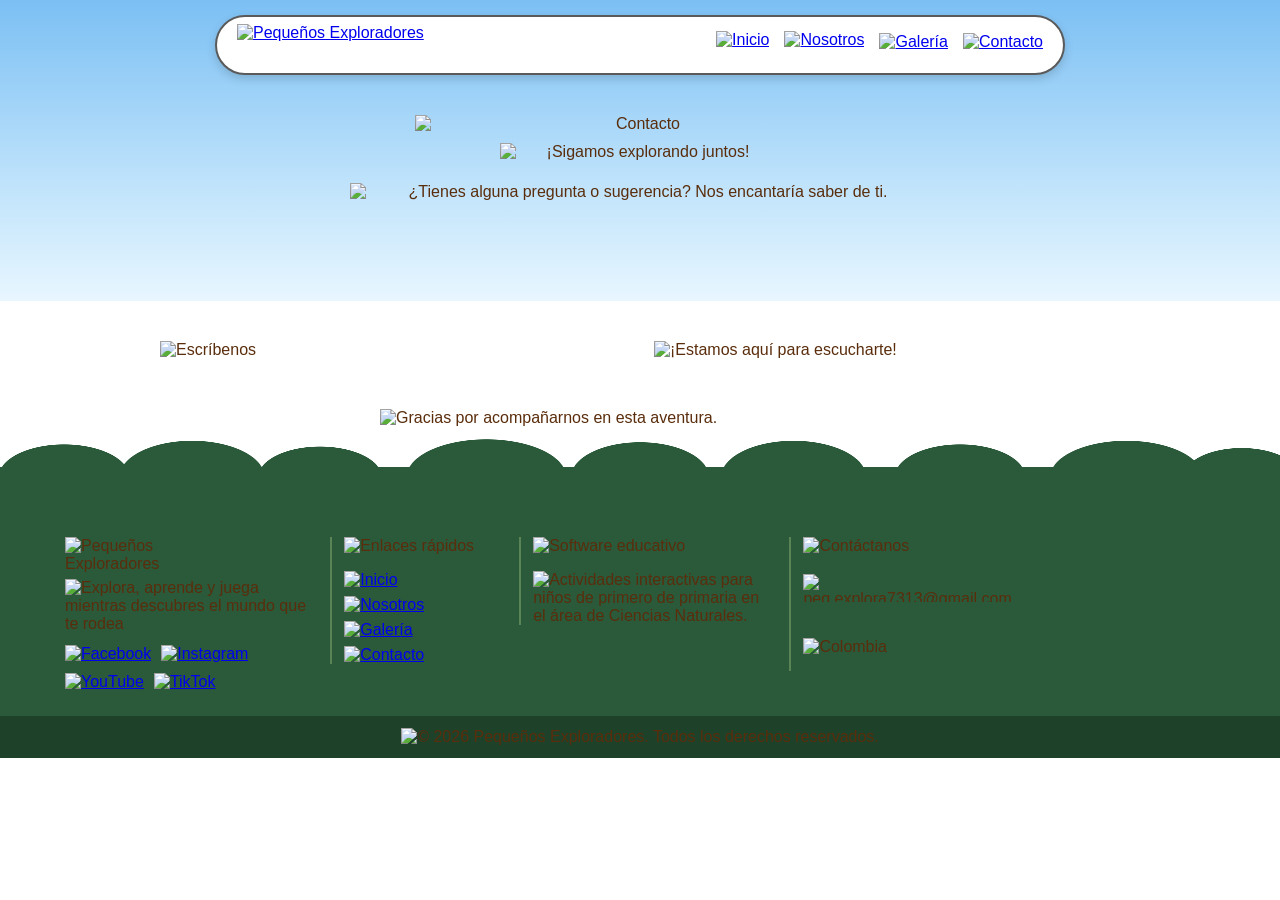
==== contacto.html @ e546f05a "Add files via upload" ====
<!DOCTYPE html>
<html lang="en">
<head>
    <meta charset="UTF-8">
    <meta name="viewport" content="width=device-width, initial-scale=1.0">
    <title>Contacto</title>
    <link rel="stylesheet" href="inicio.css">
    <link rel="stylesheet" href="contacto.css">
    <link rel="stylesheet" href="footer.css">
     
</head>
<body class="pagina-Contacto">
    <!-- BARRA DE NAVEGACIÓN SUPERIOR -->
  <header class="header-container">
    <nav class="navbar">
      
      <!-- Isotipo del osito a la izquierda -->
      <div class="logo">
        <a href="index.html">
          <img src="img/isotopo h.png" alt="Pequeños Exploradores" class="img-isotipo">
        </a>
      </div>

      <!-- Menú de botones a la derecha -->
      <ul class="nav-links">
        <li>
          <a href="index.html">
            <img src="img/Inicio.png" alt="Inicio" class="btn-inicio">
          </a>
        </li>
        <li>
          <a href="nosotros.html">
            <img src="img/Nosotros-1-.png" alt="Nosotros" class="btn-nosotros">
          </a>
        </li>
        <li>
          <a href="galeria.html">
            <img src="img/Galeria-.png" alt="Galería" class="btn-galeria">
          </a>
        </li>
        <li>
          <a href="contacto.html">
            <img src="img/Contactos.png" alt="Contacto" class="btn-contacto">
          </a>
        </li>
      </ul>
<button class="menu-toggle" aria-label="Abrir menú">
  <span></span><span></span><span></span>
</button>
    </nav>
  </header>
    </nav>
  </header>

  <section class="con-hero">
    <div class="con-hero-centro">
      <img src="img/contacto/Contacto-titulo-.png" alt="Contacto" class="con-titulo">
      <img src="img/contacto/Sigamos-explorando-juntos-.png" alt="¡Sigamos explorando juntos!" class="con-lema">
      <img src="img/contacto/Tienes-alguna-pregunta-.png" alt="¿Tienes alguna pregunta o sugerencia? Nos encantaría saber de ti." class="con-intro">
    </div>
  </section>

  <main class="con-fondo">
    <div class="con-grid">
<form class="con-form" action="https://formspree.io/f/xrpevrwj" method="POST">
        <img src="img/contacto/Escribenos-cuadro-.png" alt="Escríbenos">
      <input class="campo-nombre" type="text" name="nombre" placeholder=" " aria-label="Nombre completo" required>
<input class="campo-correo" type="email" name="correo" placeholder=" " aria-label="Correo electrónico" required>
<textarea class="campo-mensaje" name="mensaje" placeholder=" " 
aria-label="Escribe tu mensaje" required></textarea>
<button type="submit" aria-label="Enviar mensaje"></button>
      </form>

      <div class="con-aqui">
        <img src="img/contacto/Estamos-aqui-para-escucharte-.png" alt="¡Estamos aquí para escucharte!">
      </div>
    </div>

    <section class="con-gracias">
      <img src="img/contacto/Gracias-por-acompanarnos-.png" alt="Gracias por acompañarnos en esta aventura.">
    </section>
  </main>

  












     <!-- FOOTER -->
  <footer class="footer-principal">
    <img src="img/img-footer/Footer.png" alt="" class="footer-fondo">

    <div class="footer-contenido">

      <div class="footer-col footer-logo">
        <img src="img/img-footer/oso-footer.png" alt="Pequeños Exploradores" class="logo-footer">
        <img src="img/img-footer/Mensaje1.png" alt="Explora, aprende y juega mientras descubres el mundo que te rodea" class="mensaje-footer">

        <div class="redes">
          <a href="https://www.facebook.com/tu-pagina" target="_blank" rel="noopener noreferrer">
            <img src="img/img-footer/Logo-facebook.png" alt="Facebook">
          </a>
          <a href="https://www.instagram.com/peq.explora7313" target="_blank" rel="noopener noreferrer">
            <img src="img/img-footer/Logo-instagram.png" alt="Instagram">
          </a>
          <a href="https://www.youtube.com/@tu-canal" target="_blank" rel="noopener noreferrer">
            <img src="img/img-footer/Logo-youtube.png" alt="YouTube">
          </a>
          <a href="https://www.tiktok.com/@tu-usuario" target="_blank" rel="noopener noreferrer">
            <img src="img/img-footer/Logo-tiktok.png" alt="TikTok">
          </a>
        </div>
      </div>

      <div class="footer-col footer-divisor">
        <img src="img/img-footer/Enlaces-rapidos.png" alt="Enlaces rápidos" class="titulo-footer">
        <ul class="lista-footer">
          <li><a href="index.html"><img src="img/img-footer/Inicio2.png" alt="Inicio"></a></li>
          <li><a href="nosotros.html"><img src="img/img-footer/Nosotros2.png" alt="Nosotros"></a></li>
          <li><a href="galeria.html"><img src="img/img-footer/Galeria2.png" alt="Galería"></a></li>
          <li><a href="contacto.html"><img src="img/img-footer/Contacto2.png" alt="Contacto"></a></li>
        </ul>
      </div>

      <div class="footer-col footer-divisor footer-centrado">
        <img src="img/img-footer/Software-educativo.png" alt="Software educativo" class="titulo-footer">
        <img src="img/img-footer/Mensaje2.png" alt="Actividades interactivas para niños de primero de primaria en el área de Ciencias Naturales." class="texto-footer-img">
      </div>

      <div class="footer-col footer-divisor">
        <img src="img/img-footer/Contactanos.png" alt="Contáctanos" class="titulo-footer">
        <img src="img/img-footer/Correo.png" alt="peq.explora7313@gmail.com" class="correo-item-img">
        <img src="img/img-footer/Celular.png" alt="" class="contacto-item-img">
        <img src="img/img-footer/Ubicacion.png" alt="Colombia" class="ubicación-item-img">
      </div>

      <img src="img/img-footer/Imagen.png" alt="" class="footer-decoracion">
    </div>

    <div class="footer-copyright">
      <img src="img/img-footer/Derechos-reservados.png" alt="© 2026 Pequeños Exploradores. Todos los derechos reservados.">
    </div>
  </footer>
    

  <script>
  const boton = document.querySelector(".menu-toggle");
  const menu = document.querySelector(".nav-links");
  if (boton && menu) {
    boton.addEventListener("click", () => {
      boton.classList.toggle("activo");
      menu.classList.toggle("abierto");
    });
    menu.querySelectorAll("a").forEach(a => a.addEventListener("click", () => {
      boton.classList.remove("activo");
      menu.classList.remove("abierto");
    }));
  }
  </script>
</body>
</html>
---- inicio.css ----
* {
  margin: 0;
  padding: 0;
  box-sizing: border-box;
}

img {
  max-width: 100%;
  height: auto;
}


html {
  scroll-behavior: smooth;
}

body {
  width: 100%;
  min-height: 100vh;
  /* Color continuo debajo del paisaje (evita que se corte el fondo) */
  background-color: #e8f4d8;
  background-image: url("img/Fondo-estatico-.png");
  background-size: 100% auto;
  background-position: center top;
  background-repeat: no-repeat;
  background-attachment: scroll;
  /* El paisaje se ve completo en la zona del hero */

  overflow-x: hidden;
  font-family: system-ui, -apple-system, sans-serif;
}

/* Capa de paisaje solo en la zona superior (hero) */
.hero-fondo {
  position: relative;
  width: 100%;
  background: transparent;
}

/* --- BARRA DE NAVEGACIÓN --- */
.header-container {
  width: 100%;
  display: flex;
  justify-content: center;
  padding-top: 15px;
  position: relative;
  z-index: 100;
}

.navbar {
  background-color: #ffffff;
  border: 2px solid #5a5a5a;
  border-radius: 50px;
  width: 90%;
  max-width: 850px;
  height: 60px;
  display: flex;
  align-items: center;
  justify-content: space-between;
  padding: 0 20px;
  box-shadow: 0 4px 10px rgba(0, 0, 0, 0.15);
}

.logo {
  display: flex;
  align-items: center;
}

.img-isotipo {
  height: 42px;
  width: auto;
  display: block;
}

.nav-links {
  display: flex;
  align-items: center;
  gap: 15px;
  list-style: none;
}

.nav-links img {
  width: auto;
  display: block;
  transition: transform 0.2s ease;
}

.nav-links img:hover {
  transform: scale(1.08);
}

.btn-inicio { height: 29px; }
.btn-nosotros { height: 29px;px; }
.btn-galeria { height: 24px; }
.btn-contacto { height: 24px; }

/* Botón hamburguesa: oculto en escritorio */
.menu-toggle {
  display: none;
  background: none;
  border: none;
  cursor: pointer;
  padding: 8px;
  width: 42px;
  height: 42px;
  flex-direction: column;
  justify-content: center;
  gap: 5px;
}

.menu-toggle span {
  display: block;
  height: 3px;
  background: #5a5a5a;
  border-radius: 3px;
  transition: transform 0.25s ease, opacity 0.25s ease;
}

.menu-toggle.activo span:nth-child(1) { transform: translateY(8px) rotate(45deg); }
.menu-toggle.activo span:nth-child(2) { opacity: 0; }
.menu-toggle.activo span:nth-child(3) { transform: translateY(-8px) rotate(-45deg); }

/* --- ESCENA PRINCIPAL (OSO + LETRERO) --- */
.escena-container {
  width: 100%;
  max-width: 1100px;
  margin: 20px auto 0 auto;
  display: flex;
  justify-content: center;
  align-items: center;
  gap: 20px;
  padding: 0 15px 40px;
  position: relative;
  z-index: 5; /* oso y letrero por delante de las nubes */
}

.posicion-oso {
  flex: 0 0 auto;
}

.img-oso {
  height: 380px;
  max-height: 380px;
  width: auto;
  display: block;
  max-width: 100%;
}

.posicion-letrero {
  flex: 0 0 auto;
  display: flex;
  flex-direction: column;
  align-items: center;
  max-width: 520px;
  z-index: 1;
}

.img-letrero {
  width: 100%;
  height: auto;
  display: block;
}

/* BOTÓN VERDE */
.btn-software {
  margin-top: -10px;
  background-color: #5b8e23;
  color: #ffffff;
  font-weight: bold;
  font-size: 1.1rem;
  padding: 10px 28px;
  border-radius: 25px;
  text-decoration: none;
  display: inline-flex;
  align-items: center;
  gap: 10px;
  box-shadow: 0 4px 8px rgba(0, 0, 0, 0.25);
  transition: transform 0.2s ease;
}

.btn-software:hover {
  transform: scale(1.05);
}

/* --- NUBES: capa separada, DEBAJO del oso --- */
.nubes-separador {
  position: relative;
  width: 100%;
  height: 100px;
  margin-top: -50px; /* solapa solo el borde inferior del paisaje */
  z-index: 3;
  pointer-events: none;
  overflow: visible;
}

.nubes-separador::before {
  content: "";
  position: absolute;
  left: 0;
  right: 0;
  top: 0;
  height: 120px;
  background: url("img/Fondo-blanco-nubes.png") center top / 100% auto no-repeat;
  z-index: 1;
}

/* Contenido debajo de las nubes */
.seccion-blanca-contenedor {
  position: relative;
  background-color: #faf8f2;
  margin-top: -40px;
  padding-top: 50px;
  z-index: 2;
}

.seccion-blanca-contenedor::before {
  content: none; /* las nubes van en .nubes-separador */
}

.seccion-blanca-contenedor > * {
  position: relative;
  z-index: 3;
}

.contenido-continuo {
  background-color: #faf8f2;
  width: 100%;
  position: relative;
  z-index: 2;
}

/* OSO ENCIMA de todo (nubes y contenido) */
.escena-container {
  position: relative;
  z-index: 20 !important;
  padding-bottom: 20px;
}
.posicion-oso,
.img-oso {
  position: relative;
  z-index: 21;
}
.posicion-letrero {
  position: relative;
  z-index: 21;
}

/* ========== TABLET ========== */
@media (max-width: 1024px) {
  .escena-container {
    max-width: 95%;
    gap: 15px;
  }
  .img-oso {
    height: 320px;
    max-height: 320px;
  }
  .posicion-letrero {
    max-width: 420px;
  }
  .btn-software {
    font-size: 1rem;
    padding: 9px 22px;
  }
}

/* ========== CELULAR / MÓVIL ========== */
@media (max-width: 770px) {
  body {
    background-attachment: scroll;
    background-size: 100% auto;
  }

  .navbar {
    position: relative;
    height: 56px;
    width: 94%;
  }

  .menu-toggle {
    display: flex;
  }

  .nav-links {
    display: none;
    position: absolute;
    top: calc(100% + 10px);
    left: 0;
    right: 0;
    flex-direction: column;
    gap: 18px;
    padding: 18px 0;
    background: #ffffff;
    border: 2px solid #5a5a5a;
    border-radius: 25px;
    box-shadow: 0 4px 10px rgba(0, 0, 0, 0.15);
    z-index: 100;
  }

  .nav-links.abierto {
    display: flex;
  }

  .nav-links img {
    height: 28px !important;
  }

  /* Escena: oso arriba, letrero abajo */
  .escena-container {
    flex-direction: column;
    width: 100%;
    padding: 10px 15px;
    gap: 8px;
  }

  .img-oso {
    height: auto !important;
    max-height: 240px !important;
    margin: 0 auto;
  }

  .posicion-letrero {
    width: 100%;
    max-width: 100%;
  }

  .btn-software {
    margin-top: 10px;
    font-size: 1rem;
  }

  .nubes-separador {
    height: 70px;
    margin-top: -30px;
  }
  .nubes-separador::before {
    height: 90px;
  }
}

@media (max-width: 480px) {
  .img-oso {
    max-height: 200px !important;
  }
  .navbar {
    height: 52px;
    padding: 0 12px;
  }
  .img-isotipo {
    height: 36px;
  }
  .btn-software {
    font-size: 0.95rem;
    padding: 8px 20px;
  }
}

/* Pantallas grandes / TV */
@media (min-width: 1400px) {
  .escena-container {
    max-width: 1200px;
    gap: 30px;
  }
  .img-oso {
    height: 420px;
    max-height: 420px;
  }
  .posicion-letrero {
    max-width: 560px;
  }
}
---- contacto.css ----
:root {
  --cafe-oscuro: #5a2d0c;
  --campo: #fbf3e2;
  --fuente: "Fredoka", "Comic Sans MS", sans-serif;
}

.pagina-Contacto {
  margin: 0;
  font-family: var(--fuente);
  color: var(--cafe-oscuro);
  background: transparent;
}

.pagina-Contacto .header-container {
  position: absolute;
  top: 0;
  left: 0;
  width: 100%;
  background: transparent;
  z-index: 20;
}

.con-hero {
  position: relative;
  min-height: 380px;
  margin-top: -90px;
  padding-top: 130px;
  padding-bottom:100px;
  background: url("img/contacto/Fondo-estatico-.png") center bottom / cover no-repeat,
              linear-gradient(#5aaef0 0%, #bfe3fb 70%, #e8f6ff 100%);
  text-align: center;
  overflow: visible;
}
.con-hero::after {
  content: "";
  position: absolute;
  left: 0;
  right: 0;
  bottom: -20px;
  height: 120px;
  background: url("img/Fondo-blanco-nubes.png") center top / 100% auto no-repeat;
  pointer-events: none;
  z-index: 3;
}
.con-hero-centro { position: relative; z-index: 2; }
.con-hero img { display: block; margin-left: auto; margin-right: auto; height: auto; }
.con-titulo { width: min(450px, 70%); margin-top: 75px; }
.con-lema   { width: min(280px, 55%); margin-top: 10px; }
.con-intro  { width: min(580px, 88%); margin-top: 22px; }
.con-grid {
  max-width: 1000px;
  margin: 0 auto;
  padding: 40px 20px 0;
  display: grid;
  grid-template-columns: 1fr 1fr;
  gap: 28px;
  align-items: stretch;
}
.con-aqui img { display: block; width: 100%; height: auto; }
.con-form { position: relative; }
.con-form > img {
  display: block;
  width: 100%;
  height: 100%;
  object-fit: contain;
}

/* Base de los campos: se colocan encima de la tarjeta */
.con-form input,
.con-form textarea {
  position: absolute;
  left: 5.5%;
  width: 89%;
  box-sizing: border-box;
  padding: 0 12px 0 52px;   /* 52px deja libre el ícono */
  border: 0;
  outline: none;
  background-color: transparent;
  background-size: 100% 100%;
  background-repeat: no-repeat;
  font: 600 .9rem var(--fuente);
  color: var(--cafe-oscuro);
}

/* Posición de cada campo */
.con-form .campo-nombre  { top: 15.7%; height: 11%; }
.con-form .campo-correo  { top: 31.4%; height: 11%; }
.con-form .campo-mensaje { top: 50%;   height: 28%; padding-top: 14px; resize: none; }

/* Estado normal: ícono + texto */
.con-form .campo-nombre  { background-image: url("img/contacto/Nombre-completo.png"); }
.con-form .campo-correo  { background-image: url("img/contacto/Correo-electronico.png"); }
.con-form .campo-mensaje { background-image: url("img/contacto/Escribe-tu-mensaje.png"); }

/* Al hacer clic o escribir: solo ícono */
.con-form .campo-nombre:focus,
.con-form .campo-nombre:not(:placeholder-shown) {
  background-image: url("img/contacto/Nombre-completo-Activado.png");
}
.con-form .campo-correo:focus,
.con-form .campo-correo:not(:placeholder-shown) {
  background-image: url("img/contacto/Correo-electronico-Activado-.png");
}
.con-form .campo-mensaje:focus,
.con-form .campo-mensaje:not(:placeholder-shown) {
  background-image: url("img/contacto/Escribe-tu-mensaje-Desactivado.png");
}

/* Botón */
.con-form button {
  position: absolute;
  left: 22.7%;
  top: 85%;
  width: 53.6%;
  height: 10%;
  border: 0;
  background: url("img/contacto/Enviar-mensaje-.png") center / 100% 100% no-repeat;
  cursor: pointer;
}

.con-gracias { max-width: 560px; margin: 50px auto 0; padding: 0 20px; }
.con-gracias img { display: block; width: 100%; height: auto; }

@media (max-width: 800px) {
  .con-grid { grid-template-columns: 1fr; }
  .con-fondo { padding-bottom: 80px; }
}
/* ========== RESPONSIVE EXTRA CONTACTO ========== */
@media (max-width: 1024px) {
  .con-hero {
    min-height: 340px;
    padding-top: 110px;
  }
  .con-titulo { width: min(400px, 75%); margin-top: 50px; }
}

@media (max-width: 768px) {
  .con-hero {
    min-height: 300px;
    margin-top: -70px;
    padding-top: 100px;
    padding-bottom: 70px;
  }
  .con-titulo { width: min(320px, 85%); margin-top: 30px; }
  .con-lema   { width: min(240px, 70%); }
  .con-intro  { width: min(95%, 500px); }
  .con-grid {
    padding: 25px 12px 0;
    gap: 20px;
  }
  .con-gracias {
    margin: 30px auto 0;
  }
}

@media (max-width: 480px) {
  .con-hero {
    min-height: 260px;
    padding-top: 90px;
  }
  .con-form input,
  .con-form textarea {
    font-size: 0.85rem;
    padding-left: 40px;
  }
}
---- footer.css ----
/* ========== FOOTER (verde + onda superior tipo nubes) ========== */
.footer-principal {
  position: relative;
  margin-top: 40px;
  width: 100%;
  overflow: visible;
  box-sizing: border-box;
  background-color: #2a5a3a;
  padding-top: 55px;
  padding-bottom: 0;
}

/* Onda / nubes verdes en la parte superior del footer */
.footer-principal::before {
  content: "";
  position: absolute;
  left: 0;
  right: 0;
  top: -45px;
  height: 55px;background:
    radial-gradient(ellipse 90px 45px at 5% 100%, #2a5a3a 72%, transparent 73%),
    radial-gradient(ellipse 100px 50px at 15% 100%, #2a5a3a 72%, transparent 73%),
    radial-gradient(ellipse 85px 42px at 25% 100%, #2a5a3a 72%, transparent 73%),
    radial-gradient(ellipse 110px 52px at 38% 100%, #2a5a3a 72%, transparent 73%),
    radial-gradient(ellipse 95px 48px at 50% 100%, #2a5a3a 72%, transparent 73%),
    radial-gradient(ellipse 100px 50px at 62% 100%, #2a5a3a 72%, transparent 73%),
    radial-gradient(ellipse 90px 45px at 75% 100%, #2a5a3a 72%, transparent 73%),
    radial-gradient(ellipse 105px 50px at 88% 100%, #2a5a3a 72%, transparent 73%),
    radial-gradient(ellipse 80px 40px at 97% 100%, #2a5a3a 72%, transparent 73%);
  z-index: 2;
  pointer-events: none;
}

/* Imagen de fondo (si aporta textura); el verde sólido garantiza contraste */
.footer-fondo {
  position: absolute;
  top: 0;
  left: 0;
  width: 100%;
  height: 100%;
  object-fit: cover;
  object-position: top center;
  z-index: 0;
  pointer-events: none;
  opacity: 0; /* usamos el verde + onda CSS para que siempre se vea bien */
}

.footer-contenido {
  position: relative;
  z-index: 3;
  display: flex;
  align-items: flex-start;
  justify-content: space-between;
  flex-wrap: wrap;
  padding: 15px 20px 25px;
  gap: 15px;
  box-sizing: border-box;
  max-width: 1200px;
  margin: 0 auto;
}

.footer-col {
  display: flex;
  flex-direction: column;
  align-items: flex-start;
  flex: 1;
  min-width: 0;
}

.footer-logo {
  flex: 0 0 22%;
  padding-left: 5px;
  align-items: flex-start;
}

.footer-divisor {
  padding-left: 12px;
  border-left: 2px solid rgba(180, 210, 140, 0.35);
}

.footer-centrado {
  align-items: flex-start;
  text-align: left;
}

.footer-contenido > :nth-child(2) { flex: 0 0 15%; }
.footer-contenido > :nth-child(3) { flex: 0 0 22%; }
.footer-contenido > :nth-child(4) { flex: 0 0 20%; }

.logo-footer {
  width: 100px;
  max-width: 100%;
  height: auto;
}

.mensaje-footer {
  width: 100%;
  max-width: 250px;
  height: auto;
  margin-top: 6px;
}

.titulo-footer {
  height: 24px;
  width: auto;
  max-width: 100%;
  margin-bottom: 10px;
  display: block;
}

.redes {
  display: flex;
  gap: 10px;
  margin-top: 12px;
  flex-wrap: wrap;
}

.redes img {
  width: 28px;
  height: 28px;
}

.lista-footer {
  list-style: none;
  padding: 0;
  margin: 0;
  display: flex;
  flex-direction: column;
  align-items: flex-start;
  gap: 7px;
}

.lista-footer img {
  height: 20px;
  width: auto;
  max-width: 100%;
}

.lista-footer a {
  display: inline-block;
  transition: transform 0.2s ease;
}

.lista-footer a:hover {
  transform: translateX(3px);
}

.texto-footer-img {
  width: 100%;
  max-width: 250px;
  height: auto;
}

.correo-item-img {
  height: 28px;
  width: auto;
  max-width: 100%;
  margin: 3px 0;
}

.contacto-item-img {
  height: 24px;
  width: auto;
  max-width: 100%;
  margin: 3px 0;
}

.ubicación-item-img,
.ubicacion-item-img {
  height: 30px;
  width: auto;
  max-width: 100%;
  margin: 3px 0;
}

.footer-decoracion {
  width: 150px;
  max-width: 28%;
  flex-shrink: 0;
  margin-left: auto;
  margin-right: 1%;
  height: auto;
  align-self: center;
}

.footer-copyright {
  text-align: center;
  padding: 12px 10px;
  position: relative;
  z-index: 3;
  background-color: #1e4229;
}

.footer-copyright img {
  height: 28px;
  width: auto;
  max-width: 95%;
}

/* ========== TABLET ========== */
@media (max-width: 1024px) {
  .footer-contenido {
    gap: 20px;
    padding: 20px 18px 28px;
  }

  .footer-logo {
    flex: 0 0 100%;
    padding-left: 0;
  }

  .footer-contenido > :nth-child(2),
  .footer-contenido > :nth-child(3),
  .footer-contenido > :nth-child(4) {
    flex: 1 1 40%;
    min-width: 150px;
  }

  .footer-divisor {
    border-left: none;
    padding-left: 0;
  }

  .footer-decoracion {
    width: 120px;
    margin: 8px auto 0;
  }
}

/* ========== MÓVIL ========== */
@media (max-width: 768px) {
  .footer-principal {
    padding-top: 40px;
    margin-top: 30px;
  }

  .footer-principal::before {
    top: -35px;
    height: 45px;
  }

  .footer-fondo {
    display: none;
  }

  .footer-contenido {
    flex-direction: column;
    align-items: center;
    text-align: center;
    gap: 26px;
    padding: 18px 16px 28px;
  }

  .footer-col {
    align-items: center;
    width: 100%;
    max-width: 300px;
  }

  .footer-logo {
    flex: none;
    padding-left: 0;
    align-items: center;
  }

  .footer-divisor {
    padding-left: 0;
    border-left: none;
  }

  .footer-centrado {
    align-items: center;
    text-align: center;
  }

  .lista-footer {
    align-items: center;
  }

  .redes {
    justify-content: center;
  }

  .footer-decoracion {
    width: 130px;
    max-width: 45%;
    margin: 4px auto 0;
  }

  .mensaje-footer,
  .texto-footer-img {
    width: 100%;
    max-width: 270px;
    margin-left: auto;
    margin-right: auto;
  }

  .titulo-footer {
    height: 22px;
    margin-left: auto;
    margin-right: auto;
  }

  .correo-item-img,
  .contacto-item-img,
  .ubicación-item-img,
  .ubicacion-item-img {
    margin-left: auto;
    margin-right: auto;
  }

  .footer-copyright {
    padding: 12px 8px;
  }

  .footer-copyright img {
    height: 24px;
  }
}

@media (max-width: 480px) {
  .logo-footer { width: 70px; }
  .redes img { width: 26px; height: 26px; }
  .titulo-footer { height: 20px; }
  .footer-decoracion { width: 100px; }
  .mensaje-footer,
  .texto-footer-img { max-width: 230px; }
}
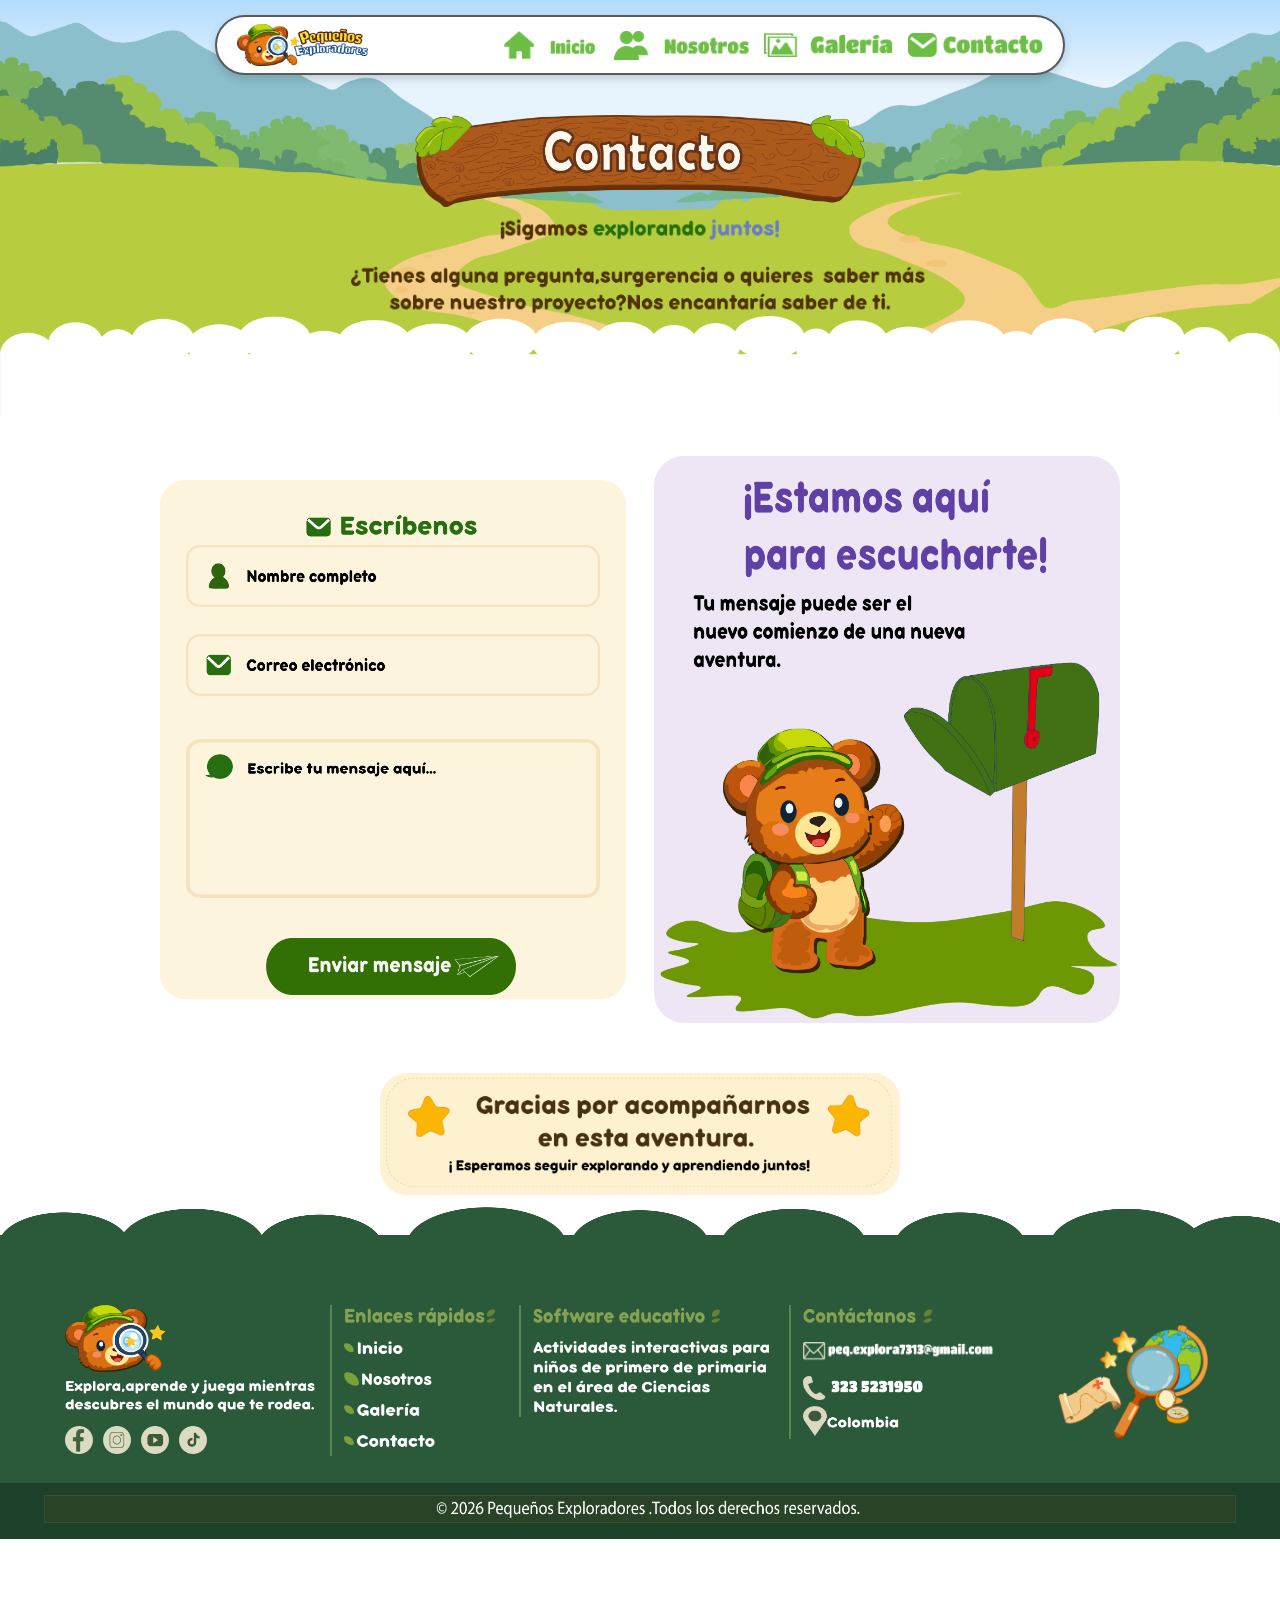
==== commit 192aa619: "Add favicon link to contacto.html" ====
--- a/contacto.html
+++ b/contacto.html
@@ -7,6 +7,7 @@
     <link rel="stylesheet" href="inicio.css">
     <link rel="stylesheet" href="contacto.css">
     <link rel="stylesheet" href="footer.css">
+    <link rel="icon" href="img/Isotipo.ico">
      
 </head>
 <body class="pagina-Contacto">
@@ -166,4 +167,4 @@
   }
   </script>
 </body>
-</html>+</html>
